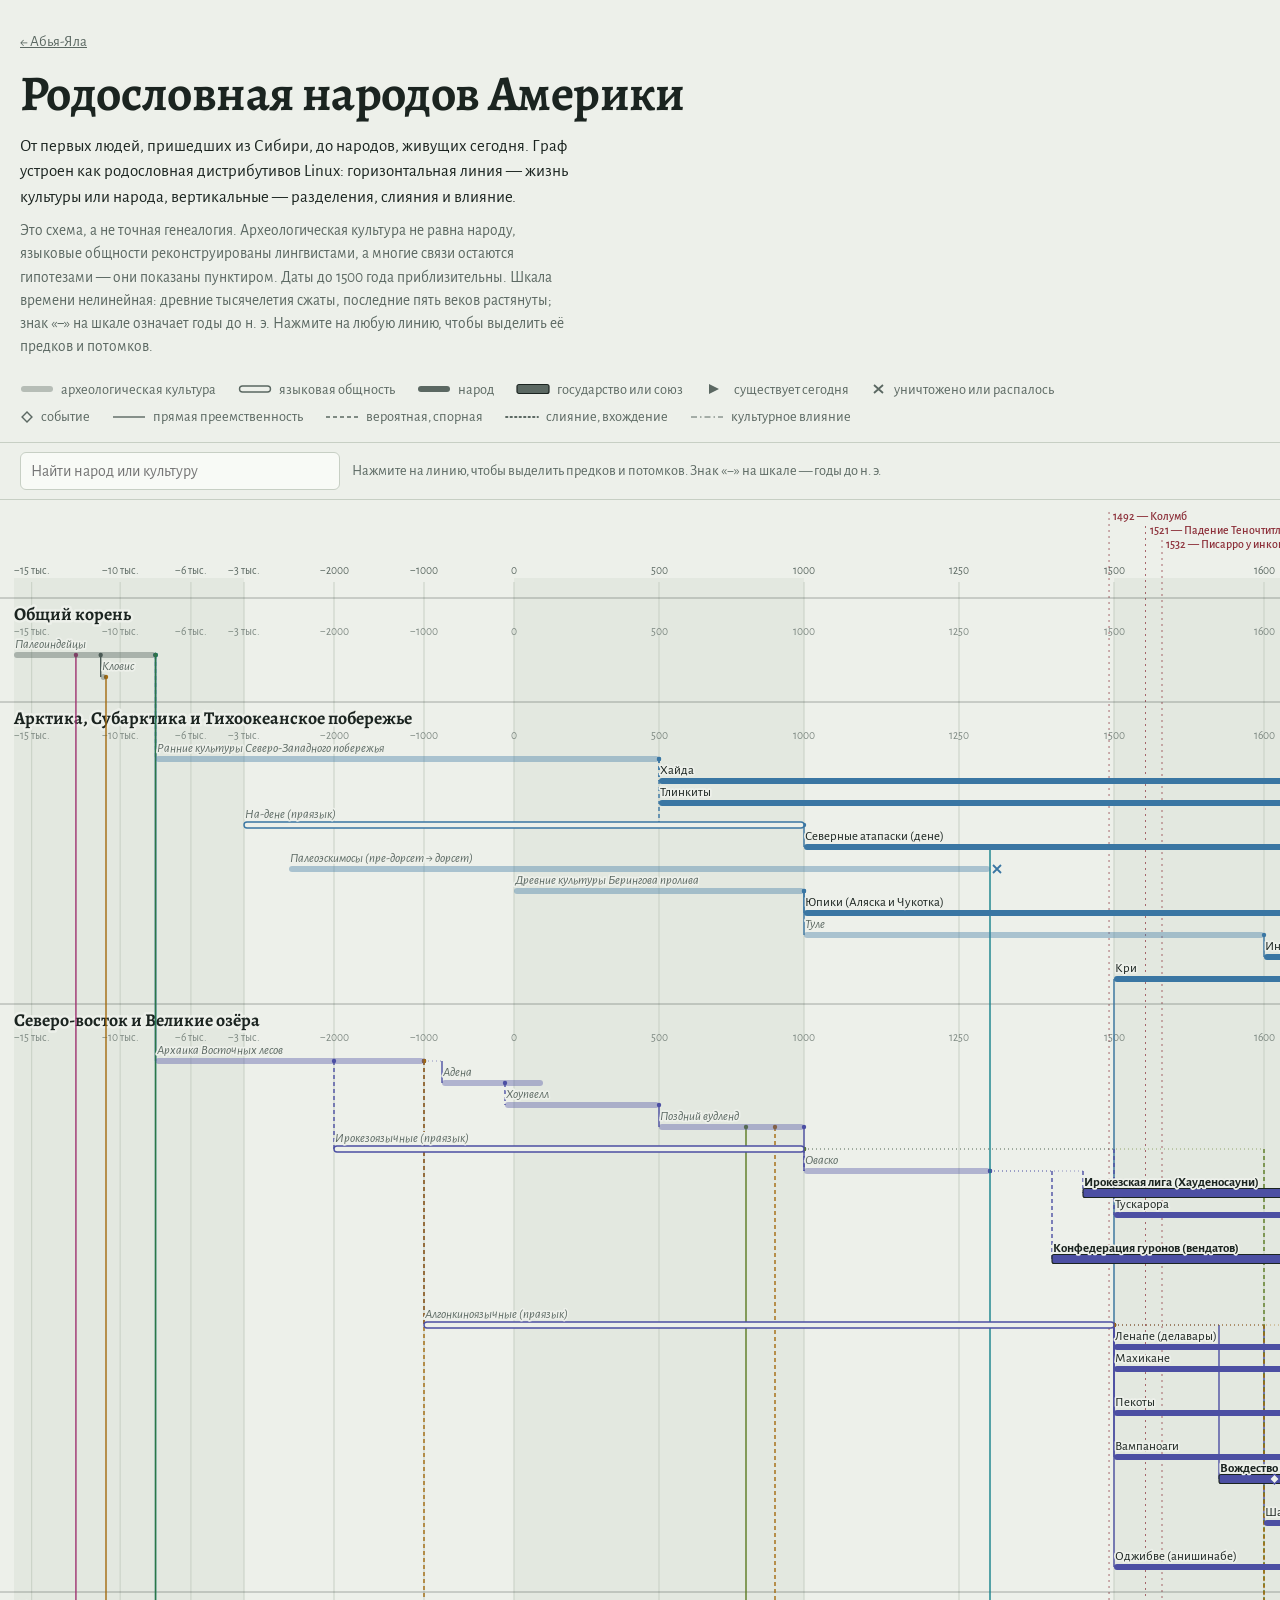
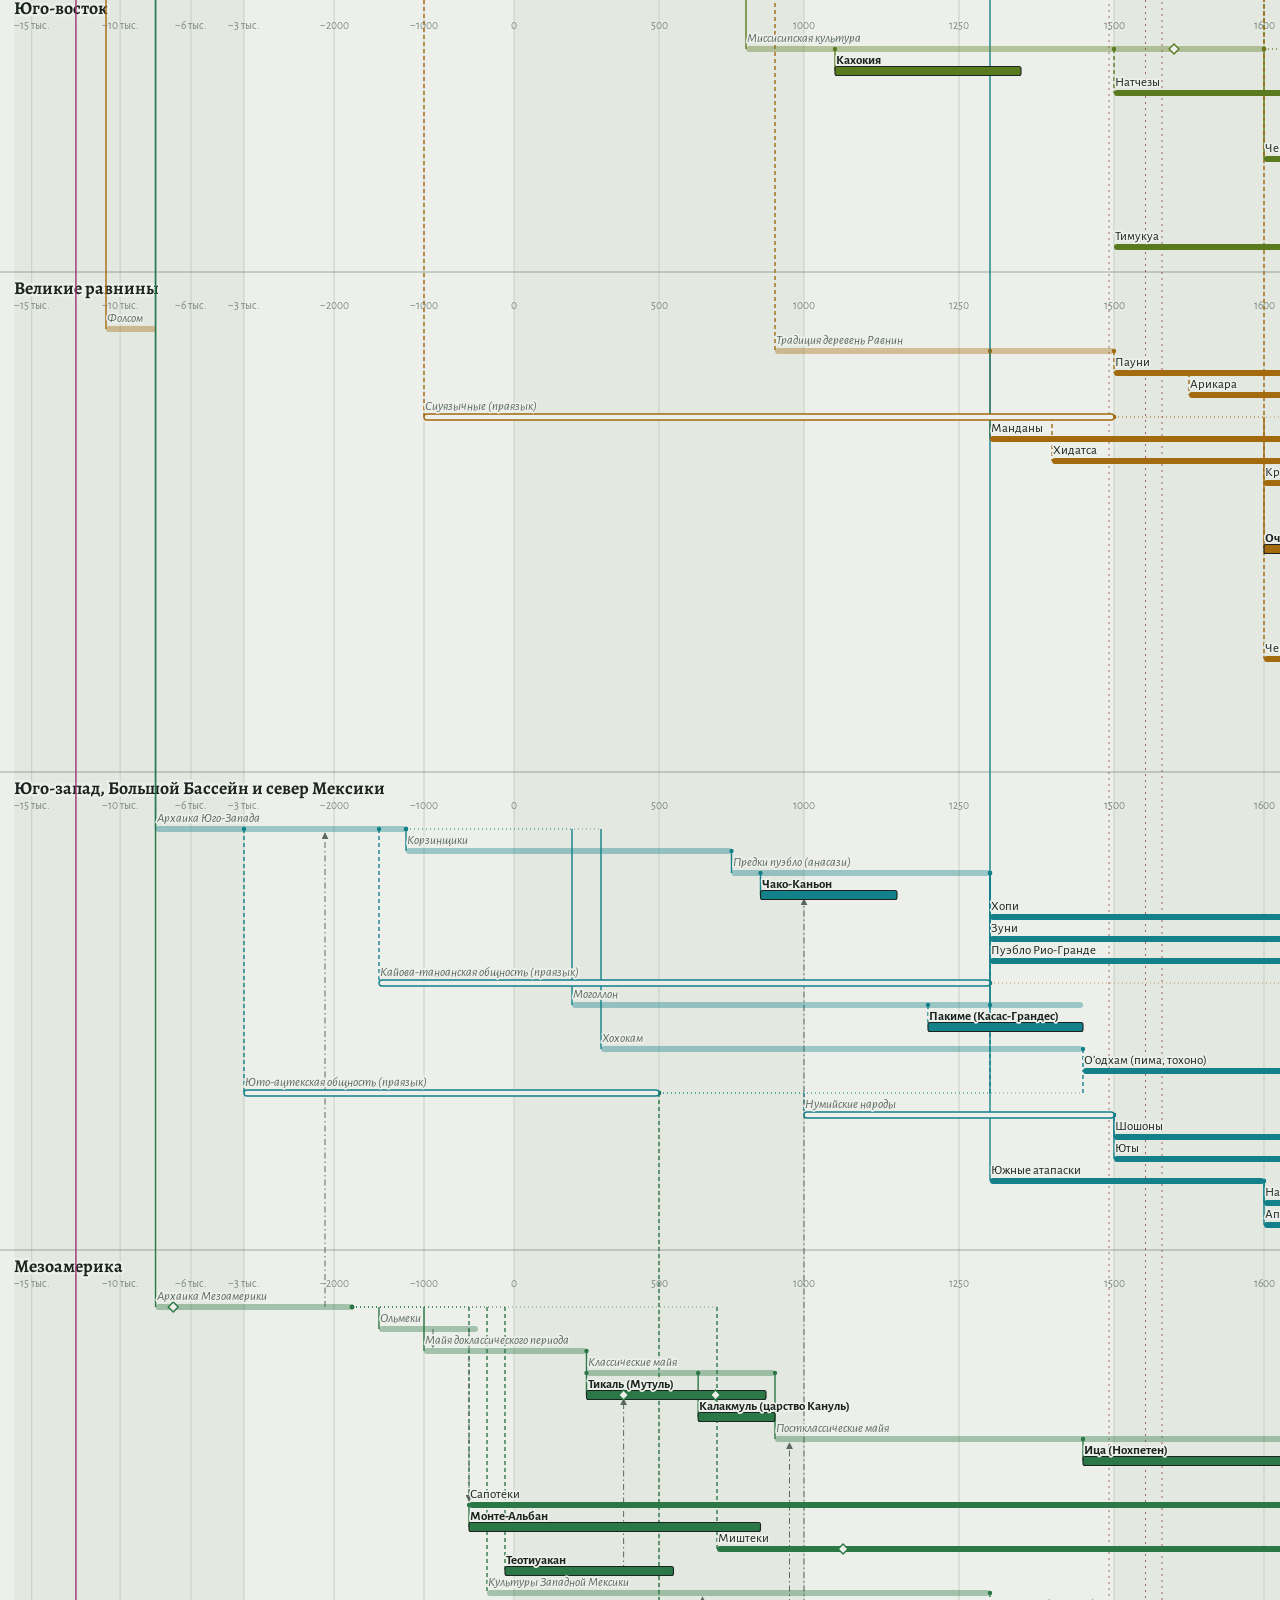
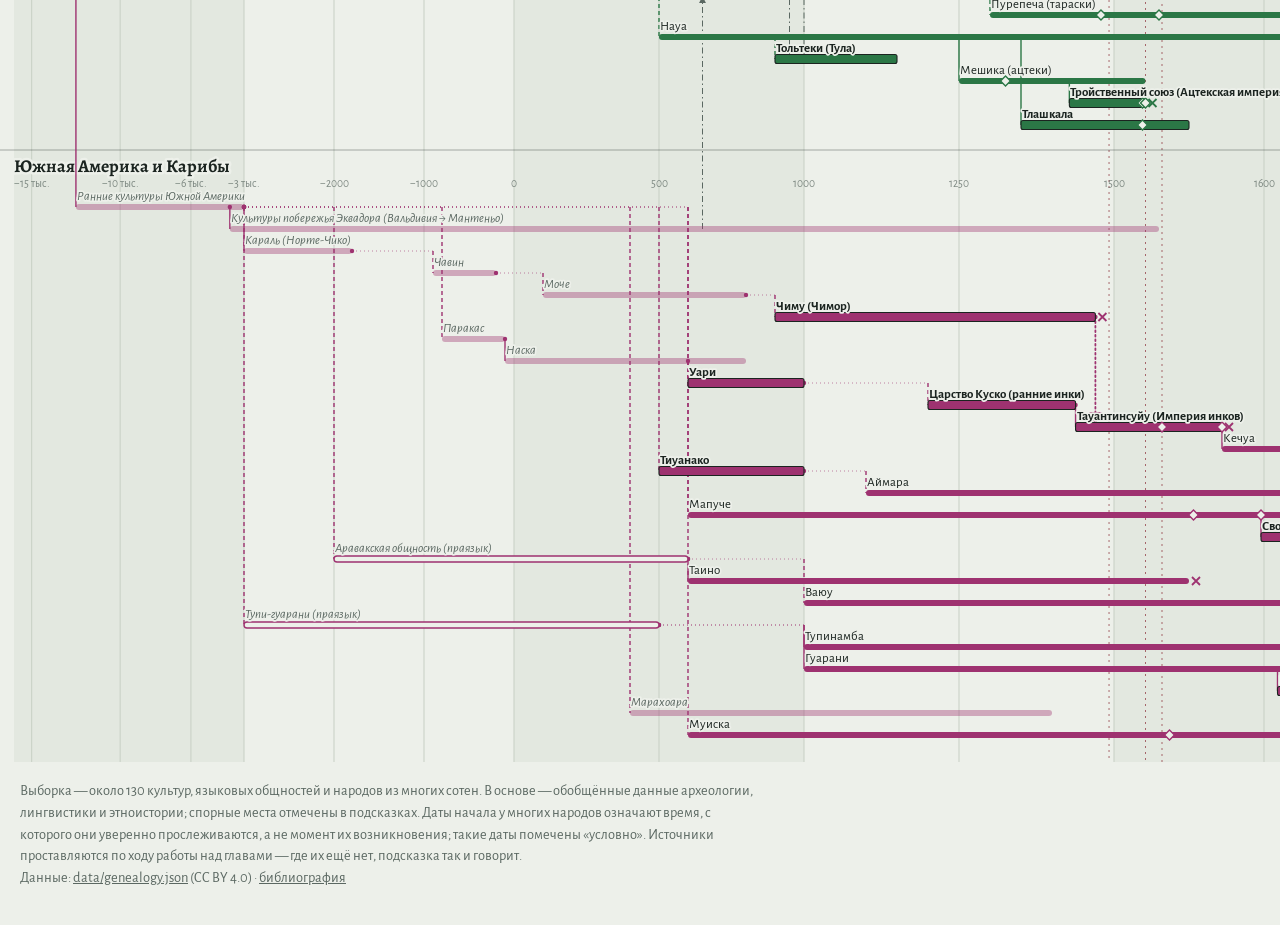
==== visuals/genealogy/index.html @ a4e8c051 "Каркас репозитория и перенос графа на данные из JSON - README, CLAUDE.md, лицензии: MIT для кода, CC" ====
<!DOCTYPE html>
<html lang="ru">
<head>
<meta charset="utf-8">
<meta name="viewport" content="width=device-width, initial-scale=1, viewport-fit=cover">
<title>Родословная народов Америки</title>
<link rel="preconnect" href="https://fonts.googleapis.com">
<link rel="preconnect" href="https://fonts.gstatic.com" crossorigin>
<link rel="stylesheet" href="../shared/tokens.css">
<link href="https://fonts.googleapis.com/css2?family=Alegreya:wght@500;700&family=Alegreya+Sans:ital,wght@0,400;0,500;0,700;1,400&display=swap" rel="stylesheet">
<style>
:root{
  box-sizing:border-box;
  padding-top:env(safe-area-inset-top,0px);
  padding-bottom:env(safe-area-inset-bottom,0px);
}
html{scroll-padding-top:env(safe-area-inset-top,0px)}
*,*::before,*::after{box-sizing:inherit}
body{margin:0;background:var(--bg);color:var(--ink);font-family:var(--sans);font-size:17px;line-height:1.5}
header{padding:28px 20px 6px;max-width:780px}
h1{font-family:var(--serif);font-weight:700;font-size:clamp(32px,5.4vw,50px);line-height:1.02;margin:0 0 14px;letter-spacing:-.012em}
.lede{margin:0 0 10px;max-width:66ch}
.note{color:var(--muted);font-size:15.5px;margin:0 0 10px;max-width:68ch}
.legend{display:flex;flex-wrap:wrap;gap:6px 22px;padding:4px 20px 14px;font-size:14.5px;color:var(--muted);max-width:1100px}
.legend span{display:inline-flex;align-items:center;gap:7px;white-space:nowrap}
.legend svg{flex:none}
.controls{position:sticky;top:0;z-index:6;background:var(--bg);border-top:1px solid var(--rule);border-bottom:1px solid var(--rule);padding:9px 20px;display:flex;flex-wrap:wrap;gap:8px 12px;align-items:center}
.controls input{font:inherit;font-size:16px;color:var(--ink);background:var(--panel);border:1px solid var(--rule);border-radius:6px;padding:6px 10px;width:min(320px,100%)}
.controls input:focus-visible,.controls button:focus-visible{outline:2px solid var(--ink);outline-offset:2px}
.controls button{font:inherit;font-size:15px;color:var(--ink);background:transparent;border:1px solid var(--rule);border-radius:6px;padding:6px 12px;cursor:pointer}
.controls button[hidden]{display:none}
.controls .hint{color:var(--muted);font-size:14.5px}
#wrap{overflow-x:auto;overflow-y:hidden;-webkit-overflow-scrolling:touch}
svg#chart{display:block}
.band{fill:var(--band)}
.grid{stroke:var(--rule);stroke-width:1}
.tick{font-family:var(--sans);font-size:11.5px;fill:var(--muted)}
.mile{stroke:var(--mile);stroke-width:1;stroke-dasharray:2 4;opacity:.7}
.mile-l{font-family:var(--sans);font-size:12px;font-weight:500;fill:var(--mile)}
.lane-rule{stroke:var(--ink);stroke-width:1;opacity:.35}
.lane-title{font-family:var(--serif);font-weight:700;font-size:18px;fill:var(--ink);paint-order:stroke;stroke:var(--bg);stroke-width:5px;stroke-linejoin:round}
.lbl{font-family:var(--sans);font-size:13px;fill:var(--ink);paint-order:stroke;stroke:var(--bg);stroke-width:3.5px;stroke-linejoin:round;pointer-events:none}
.lbl.c,.lbl.l{font-style:italic;fill:var(--muted)}
.lbl.g{font-weight:700}
.edge path{fill:none;stroke-width:1.4}
.edge .gap{stroke-dasharray:1 3;stroke-width:1;opacity:.6}
.edge.prob .v{stroke-dasharray:4 3}
.edge.merge .v{stroke-dasharray:1.5 3;stroke-linecap:round;stroke-width:1.8}
.edge.infl path{stroke:var(--muted);stroke-width:1;stroke-dasharray:6 3 1.5 3}
.node{cursor:pointer;outline:none}
.node .hit{fill:transparent}
.node:focus-visible .hit{stroke:var(--ink);stroke-width:1.5;stroke-dasharray:3 2}
.node:hover .lbl{text-decoration:underline;text-decoration-thickness:1px;text-underline-offset:2px}
svg.has-sel .node:not(.on),svg.has-sel .edge:not(.on){opacity:.13}
svg.has-sel .node.sel .lbl{font-weight:700;text-decoration:underline}
.node,.edge{transition:opacity .18s}
@media (prefers-reduced-motion: reduce){.node,.edge{transition:none}}
#tip{position:fixed;z-index:20;display:none;max-width:380px;background:var(--panel);color:var(--ink);border:1px solid var(--rule);border-left:4px solid var(--tc,var(--ink));border-radius:6px;padding:12px 14px 12px;box-shadow:0 8px 28px rgba(15,25,20,.2);font-size:15px;line-height:1.45}
#tip h3{font-family:var(--serif);font-size:21px;line-height:1.15;margin:0 26px 4px 0}
#tip .kind{color:var(--muted);font-size:13.5px;margin-bottom:2px}
#tip .dates{font-weight:500;margin-bottom:6px}
#tip p{margin:0 0 8px}
#tip .rel{margin:0 0 5px;font-size:14.5px}
#tip .rel b{font-weight:500;color:var(--muted)}
#tip .go{color:inherit;text-decoration:underline;text-decoration-color:var(--rule);text-underline-offset:2px;cursor:pointer;background:none;border:0;padding:0;font:inherit}
#tip .go:hover{text-decoration-color:var(--ink)}
#tip ul{margin:4px 0 0;padding-left:18px;font-size:14.5px}
#tip .x{position:absolute;top:6px;right:8px;background:none;border:0;color:var(--muted);font-size:22px;line-height:1;cursor:pointer;padding:4px 6px}
#tip.pinned{pointer-events:auto}
#tip:not(.pinned){pointer-events:none}
#tip:not(.pinned) .x{display:none}
@media (max-width:640px){
  #tip{left:8px!important;right:8px;top:auto!important;bottom:calc(8px + env(safe-area-inset-bottom,0px));max-width:none;max-height:56vh;overflow:auto}
  header{padding-top:20px}
  .controls .hint{display:none}
}
#tip .src{margin:6px 0 0;font-size:13.5px;color:var(--muted)}
#tip .src a{color:inherit}
.load-err{padding:8px 20px 24px;max-width:68ch}
.back{display:inline-block;margin:0 0 14px;color:var(--muted);font-size:15px}
footer a{color:inherit}
footer{padding:18px 20px 36px;color:var(--muted);font-size:14.5px;max-width:780px}
</style>
</head>
<body>
<header>
  <a class="back" href="../../">← Абья-Яла</a>
  <h1>Родословная народов Америки</h1>
  <p class="lede">От первых людей, пришедших из Сибири, до народов, живущих сегодня. Граф устроен как родословная дистрибутивов Linux: горизонтальная линия — жизнь культуры или народа, вертикальные — разделения, слияния и влияние.</p>
  <p class="note">Это схема, а не точная генеалогия. Археологическая культура не равна народу, языковые общности реконструированы лингвистами, а многие связи остаются гипотезами — они показаны пунктиром. Даты до 1500 года приблизительны. Шкала времени нелинейная: древние тысячелетия сжаты, последние пять веков растянуты; знак «−» на шкале означает годы до н. э. Нажмите на любую линию, чтобы выделить её предков и потомков.</p>
</header>
<div class="legend" aria-label="Условные обозначения">
  <span><svg width="34" height="10"><rect x="1" y="2" width="32" height="6" rx="3" fill="var(--muted)" fill-opacity=".38"/></svg>археологическая культура</span>
  <span><svg width="34" height="10"><rect x="1.5" y="2" width="31" height="6" rx="3" fill="var(--bg)" stroke="var(--muted)" stroke-width="1.4"/></svg>языковая общность</span>
  <span><svg width="34" height="10"><rect x="1" y="2" width="32" height="6" rx="3" fill="var(--muted)"/></svg>народ</span>
  <span><svg width="34" height="12"><rect x="1" y="1.5" width="32" height="9" rx="2" fill="var(--muted)" stroke="var(--ink)" stroke-width="1.2"/></svg>государство или союз</span>
  <span><svg width="22" height="12"><polygon points="4,1 14,6 4,11" fill="var(--muted)"/></svg>существует сегодня</span>
  <span><svg width="16" height="12"><path d="M3 2 L12 10 M12 2 L3 10" stroke="var(--muted)" stroke-width="1.8"/></svg>уничтожено или распалось</span>
  <span><svg width="14" height="14"><rect x="3.5" y="3.5" width="7" height="7" transform="rotate(45 7 7)" fill="var(--bg)" stroke="var(--muted)" stroke-width="1.4"/></svg>событие</span>
  <span><svg width="34" height="10"><path d="M1 5 H33" stroke="var(--muted)" stroke-width="1.4"/></svg>прямая преемственность</span>
  <span><svg width="34" height="10"><path d="M1 5 H33" stroke="var(--muted)" stroke-width="1.4" stroke-dasharray="4 3"/></svg>вероятная, спорная</span>
  <span><svg width="34" height="10"><path d="M1 5 H33" stroke="var(--muted)" stroke-width="1.8" stroke-dasharray="1.5 3" stroke-linecap="round"/></svg>слияние, вхождение</span>
  <span><svg width="34" height="10"><path d="M1 5 H33" stroke="var(--muted)" stroke-width="1" stroke-dasharray="6 3 1.5 3"/></svg>культурное влияние</span>
</div>
<div class="controls">
  <input id="q" type="search" list="names" placeholder="Найти народ или культуру" aria-label="Поиск по графу" autocomplete="off">
  <datalist id="names"></datalist>
  <button id="reset" type="button" hidden>Снять выделение</button>
  <span class="hint">Нажмите на линию, чтобы выделить предков и потомков. Знак «−» на шкале — годы до н. э.</span>
</div>
<div id="wrap"><svg id="chart" role="img" aria-label="Граф происхождения культур и народов Америки"></svg></div>
<div id="tip" role="dialog" aria-live="polite"></div>
<footer>Выборка — около 130 культур, языковых общностей и народов из многих сотен. В основе — обобщённые данные археологии, лингвистики и этноистории; спорные места отмечены в подсказках. Даты начала у многих народов означают время, с которого они уверенно прослеживаются, а не момент их возникновения; такие даты помечены «условно». Источники проставляются по ходу работы над главами — где их ещё нет, подсказка так и говорит.<br>Данные: <a href="https://github.com/WesAIX/abya-yala/blob/main/data/genealogy.json">data/genealogy.json</a> (CC BY 4.0) · <a href="https://github.com/WesAIX/abya-yala/blob/main/sources/BIBLIOGRAPHY.md">библиография</a></footer>

<script type="module">
const NOW = new Date().getFullYear();
const TYPE = {c:'Археологическая культура', l:'Языковая общность (реконструкция)', p:'Народ', g:'Государство или союз'};
const T_CODE = {culture:'c', language:'l', people:'p', polity:'g'};
const BIB_URL = 'https://github.com/WesAIX/abya-yala/blob/main/sources/BIBLIOGRAPHY.md';

// ── Данные: data/genealogy.json и реестр источников
async function loadJSON(url){ const r = await fetch(url); if (!r.ok) throw new Error(`${url}: HTTP ${r.status}`); return r.json(); }
let G, BIB;
try {
  [G, BIB] = await Promise.all([loadJSON('../../data/genealogy.json'), loadJSON('../../sources/bibliography.json')]);
} catch (err) {
  document.getElementById('wrap').innerHTML = `<p class="load-err">Не удалось загрузить данные (${err.message}). Если страница открыта как файл, браузер не даёт ей читать соседние файлы: запустите в корне репозитория <code>uv run python -m http.server</code> и откройте <code>http://localhost:8000/visuals/genealogy/</code>.</p>`;
  throw err;
}
const REFS = Object.fromEntries(BIB.entries.map(e => [e.key, e]));
const LANES = G.lanes;
// Внутреннее представление — компактные поля исходной версии графа; p: суффикс «?» — связь вероятная или спорная.
const D = G.nodes.map(n => ({
  id: n.id, l: n.lane, t: T_CODE[n.type], n: n.name, d: n.description,
  s: n.start.year, sq: n.start.dating,
  e: n.end ? n.end.year : NOW, eq: n.end ? n.end.dating : null,
  end: n.fate === 'destroyed' ? 'x' : undefined,
  p: n.parents.map(p => p.id + (p.certainty === 'established' ? '' : '?')),
  ev: n.events.map(ev => [ev.year, ev.label]),
  src: n.sources, todo: n.todo || []
}));
const E = G.links.map(k => ({f: k.from, t: k.to, y: k.year, k: k.kind === 'merge' ? 'm' : 'i', d: k.description}));
const MILES = G.milestones.map(m => [m.year, m.label]);

const TICKS = [-15000,-10000,-6000,-3000,-2000,-1000,0,500,1000,1250,1500,1600,1700,1800,1900,2000];

// ── Модель
const byId = Object.fromEntries(D.map(d => [d.id, d]));
const up = {}, down = {}, inflIn = {}, inflOut = {};
D.forEach(d => { up[d.id] = []; down[d.id] = []; inflIn[d.id] = []; inflOut[d.id] = []; });
D.forEach(d => {
  d.par = (d.p || []).map(s => ({id: s.replace('?',''), prob: s.endsWith('?')}));
  d.par.forEach(p => {
    if (!byId[p.id]) { console.warn('нет узла', p.id); return; }
    up[d.id].push({id:p.id, k:p.prob?'prob':'desc'});
    down[p.id].push({id:d.id, k:p.prob?'prob':'desc'});
  });
});
E.forEach(e => {
  if (e.k === 'm') { up[e.t].push({id:e.f, k:'merge', y:e.y}); down[e.f].push({id:e.t, k:'merge', y:e.y}); }
  else { inflOut[e.f].push(e); inflIn[e.t].push(e); }
});

// ── Нелинейная шкала времени
const SEG = [[-16000,-3000,230],[-3000,0,270],[0,1000,290],[1000,1500,310],[1500,1800,450],[1800,NOW,330]];
const PADL = 14, PADR = 60, ROW = 22, LH = 48, TOPH = 92;
const W = PADL + SEG.reduce((a,s) => a + s[2], 0) + PADR;
function X(y){ let x = PADL; for (const [a,b,w] of SEG){ if (y <= b) return x + (Math.max(y,a) - a) / (b - a) * w; x += w; } return x; }

// ── Раскладка
let cy = TOPH; const laneTop = [];
LANES.forEach(L => {
  laneTop.push({L, y: cy});
  cy += LH;
  D.filter(d => d.l === L.id).forEach(d => { d.y = cy + 15; cy += ROW; });
  cy += 12;
});
const H = cy + 8;

const NS = 'http://www.w3.org/2000/svg';
const svg = document.getElementById('chart');
svg.setAttribute('width', W); svg.setAttribute('height', H); svg.setAttribute('viewBox', `0 0 ${W} ${H}`);
function el(tag, attrs, parent){ const e = document.createElementNS(NS, tag); for (const k in attrs) e.setAttribute(k, attrs[k]); (parent || svg).appendChild(e); return e; }
const col = l => `var(--c-${l})`;

// маркеры-стрелки по цвету региона
const defs = el('defs', {});
[...LANES.map(l => l.id), 'muted'].forEach(id => {
  const m = el('marker', {id:'arr-'+id, viewBox:'0 0 8 8', refX:'7', refY:'4', markerWidth:'7', markerHeight:'7', orient:'auto-start-reverse'}, defs);
  el('path', {d:'M0,0 L8,4 L0,8 z', style:`fill:${id==='muted' ? 'var(--muted)' : col(id)}`}, m);
});

// фон: полосы сегментов шкалы и сетка
const gBg = el('g', {});
{ let x = PADL; SEG.forEach((s,i) => { if (i % 2 === 0) el('rect', {class:'band', x, y:TOPH-14, width:s[2], height:H-TOPH+14}, gBg); x += s[2]; }); }
TICKS.forEach(t => el('line', {class:'grid', x1:X(t), x2:X(t), y1:TOPH-10, y2:H}, gBg));
const fmtTick = t => t <= -3000 ? `−${-t/1000} тыс.` : (t < 0 ? `−${-t}` : `${t}`);
TICKS.forEach(t => el('text', {class:'tick', x:X(t), y:TOPH-18, 'text-anchor':'middle'}, gBg).textContent = fmtTick(t));
MILES.forEach(([y,label], i) => {
  el('line', {class:'mile', x1:X(y), x2:X(y), y1:12 + (i%3)*14, y2:H}, gBg);
  el('text', {class:'mile-l', x:X(y)+4, y:20 + (i%3)*14}, gBg).textContent = `${y} — ${label}`;
});

// заголовки регионов
const laneTitles = [];
laneTop.forEach(({L, y}) => {
  el('line', {class:'lane-rule', x1:0, x2:W, y1:y+6, y2:y+6}, gBg);
  const t = el('text', {class:'lane-title', x:14, y:y+28}, gBg); t.textContent = L.name; laneTitles.push(t);
  TICKS.forEach(tk => el('text', {class:'tick', x:X(tk), y:y+43, 'text-anchor':'middle', opacity:.75}, gBg).textContent = fmtTick(tk));
});

// ── Рёбра
const gEdges = el('g', {});
const edgeEls = [];
function addEdge(from, to, yr, kind, desc){
  const g = el('g', {class:'edge ' + kind}, gEdges);
  g.dataset.f = from.id; g.dataset.t = to.id;
  const color = kind === 'infl' ? 'var(--muted)' : col(kind === 'merge' ? from.l : to.l);
  const t = Math.max(yr, from.s);
  const xs = X(Math.min(t, from.e)), xt = X(t);
  if (kind !== 'infl' && xt - xs > 2) el('path', {class:'gap', d:`M${xs},${from.y} H${xt}`, style:`stroke:${color}`}, g);
  const arrow = (kind === 'merge' || kind === 'infl') ? `url(#arr-${kind==='infl' ? 'muted' : from.l})` : null;
  const dy = to.y > from.y ? -4 : 4;
  const p = el('path', {class:'v', d:`M${xt},${from.y} V${to.y + (arrow ? dy : 0)}`, style:`stroke:${color}`}, g);
  if (arrow) p.setAttribute('marker-end', arrow);
  if (kind !== 'infl') el('circle', {cx: xt - Math.max(0, xt - xs) , cy: from.y, r: 2.2, style:`fill:${color}`}, g);
  if (desc) { const tt = el('title', {}, g); tt.textContent = desc; }
  edgeEls.push(g);
}
D.forEach(d => d.par.forEach(p => { if (byId[p.id]) addEdge(byId[p.id], d, d.s, p.prob ? 'prob' : 'desc'); }));
E.forEach(e => addEdge(byId[e.f], byId[e.t], e.y, e.k === 'm' ? 'merge' : 'infl', `${e.y < 0 ? '−'+(-e.y) : e.y}: ${e.d}`));

// ── Узлы
const gNodes = el('g', {});
const nodeEls = {};
D.forEach(d => {
  const g = el('g', {class:'node', tabindex:'0', role:'button', 'aria-label': d.n}, gNodes);
  g.dataset.id = d.id;
  const c = col(d.l), x1 = X(d.s), x2 = Math.max(X(d.e), x1 + 3);
  const nearEnd = x1 > W - 270;
  const labelW = d.n.length * 6.6 + 8;
  const hx = nearEnd ? x1 - labelW : x1 - 4;
  el('rect', {class:'hit', x:hx, y:d.y-17, width: Math.max(x2 - hx + 12, labelW + 8), height: ROW, rx:3}, g);
  if (d.t === 'c') el('rect', {x:x1, y:d.y-3, width:x2-x1, height:6, rx:3, style:`fill:${c}`, 'fill-opacity':.38}, g);
  else if (d.t === 'l') el('rect', {x:x1, y:d.y-3, width:x2-x1, height:6, rx:3, style:`fill:var(--bg);stroke:${c}`, 'stroke-width':1.4}, g);
  else if (d.t === 'p') el('rect', {x:x1, y:d.y-3, width:x2-x1, height:6, rx:3, style:`fill:${c}`}, g);
  else el('rect', {x:x1, y:d.y-4.5, width:x2-x1, height:9, rx:2, style:`fill:${c};stroke:var(--ink)`, 'stroke-width':1.1}, g);
  if (d.e >= NOW) el('polygon', {points:`${x2},${d.y-5.5} ${x2+9},${d.y} ${x2},${d.y+5.5}`, style:`fill:${c}`}, g);
  else if (d.end === 'x') el('path', {d:`M${x2+3},${d.y-4} l8,8 M${x2+11},${d.y-4} l-8,8`, style:`stroke:${c}`, 'stroke-width':1.8, fill:'none'}, g);
  (d.ev || []).forEach(([yr, label]) => {
    const ex = X(yr);
    const r = el('rect', {x:ex-3.5, y:d.y-3.5, width:7, height:7, transform:`rotate(45 ${ex} ${d.y})`, style:`fill:var(--bg);stroke:${c}`, 'stroke-width':1.4}, g);
    const tt = el('title', {}, r); tt.textContent = `${yr < 0 ? -yr + ' до н. э.' : yr}: ${label}`;
  });
  const lbl = el('text', {class:'lbl ' + d.t, x: nearEnd ? x1 - 6 : x1 + 1, y: nearEnd ? d.y + 4 : d.y - 7, 'text-anchor': nearEnd ? 'end' : 'start'}, g);
  lbl.textContent = d.n;
  nodeEls[d.id] = g;
});

// ── Подсказка и выделение
const tip = document.getElementById('tip');
const resetBtn = document.getElementById('reset');
let pinned = null;
// q — поле dating; null — конца нет, народ существует сегодня
const fy = (y, q) => q == null ? 'наши дни' : `${q === 'documented' ? '' : '≈ '}${y < 0 ? `${(-y).toLocaleString('ru-RU')} г. до н. э.` : `${y} г.`}${q === 'conventional' ? ' (условно)' : ''}`;
const link = id => `<button class="go" data-go="${id}">${byId[id].n}</button>`;

function tipHTML(d){
  const L = LANES.find(l => l.id === d.l).name;
  let h = `<button class="x" aria-label="Закрыть">×</button>`;
  h += `<div class="kind">${TYPE[d.t]}, ${L}</div><h3>${d.n}</h3>`;
  h += `<div class="dates">${fy(d.s, d.sq)} — ${fy(d.e, d.eq)}${d.end === 'x' ? ' (уничтожено или распалось)' : ''}</div>`;
  h += `<p>${d.d}</p>`;
  const ups = up[d.id].filter(u => u.k !== 'merge'), ins = up[d.id].filter(u => u.k === 'merge');
  const dws = down[d.id].filter(u => u.k !== 'merge'), outs = down[d.id].filter(u => u.k === 'merge');
  if (ups.length) h += `<div class="rel"><b>Происходит от:</b> ${ups.map(u => link(u.id) + (u.k === 'prob' ? ' (вероятно)' : '')).join(', ')}</div>`;
  if (ins.length) h += `<div class="rel"><b>Вобрал:</b> ${ins.map(u => `${link(u.id)} (${u.y})`).join(', ')}</div>`;
  if (dws.length) h += `<div class="rel"><b>Дальше:</b> ${dws.map(u => link(u.id) + (u.k === 'prob' ? ' (вероятно)' : '')).join(', ')}</div>`;
  if (outs.length) h += `<div class="rel"><b>Влился в:</b> ${outs.map(u => `${link(u.id)} (${u.y})`).join(', ')}</div>`;
  if (inflIn[d.id].length) h += `<div class="rel"><b>Влияние:</b> ${inflIn[d.id].map(e => `${link(e.f)} — ${e.d}`).join('; ')}</div>`;
  if (inflOut[d.id].length) h += `<div class="rel"><b>Повлиял на:</b> ${inflOut[d.id].map(e => `${link(e.t)} — ${e.d}`).join('; ')}</div>`;
  if (d.ev && d.ev.length) h += `<ul>${d.ev.map(([y,l]) => `<li>${y < 0 ? (-y) + ' до н. э.' : y} — ${l}</li>`).join('')}</ul>`;
  h += srcHTML(d);
  return h;
}
function refLabel(s){
  const r = REFS[s.ref];
  if (!r) return s.ref;
  const label = `${r.authors[0].split(',')[0]} ${r.year}${s.loc ? ', ' + s.loc : ''}`;
  return `<a href="${BIB_URL}#${s.ref}" target="_blank" rel="noopener">${label}</a>`;
}
function srcHTML(d){
  let h = d.src.length ? `<div class="src"><b>Источники:</b> ${d.src.map(refLabel).join('; ')}</div>` : '<div class="src">Источник ещё не указан.</div>';
  if (d.todo.length) h += `<div class="src"><b>На проверке:</b> ${d.todo.join(' ')}</div>`;
  return h;
}
function showTip(d, px, py, pin){
  tip.innerHTML = tipHTML(d);
  tip.style.setProperty('--tc', col(d.l));
  tip.classList.toggle('pinned', !!pin);
  tip.style.display = 'block';
  placeTip(px, py);
}
function placeTip(px, py){
  const r = tip.getBoundingClientRect();
  let x = px + 16, y = py + 16;
  if (x + r.width > innerWidth - 8) x = Math.max(8, px - r.width - 16);
  if (y + r.height > innerHeight - 8) y = Math.max(8, innerHeight - r.height - 8);
  tip.style.left = x + 'px'; tip.style.top = y + 'px';
}
function hideTip(){ tip.style.display = 'none'; tip.classList.remove('pinned'); }

function lineage(id){
  const set = new Set([id]);
  const walk = (start, adj) => { const st = [start]; while (st.length){ const cur = st.pop(); adj[cur].forEach(n => { if (!set.has(n.id)) { set.add(n.id); st.push(n.id); } }); } };
  walk(id, up); walk(id, down);
  return set;
}
function select(id, px, py, scroll){
  const d = byId[id]; if (!d) return;
  pinned = id;
  const set = lineage(id);
  svg.classList.add('has-sel');
  Object.entries(nodeEls).forEach(([k, g]) => { g.classList.toggle('on', set.has(k)); g.classList.toggle('sel', k === id); });
  edgeEls.forEach(g => g.classList.toggle('on', set.has(g.dataset.f) && set.has(g.dataset.t)));
  resetBtn.hidden = false;
  if (scroll){
    const wrap = document.getElementById('wrap');
    wrap.scrollLeft = Math.max(0, X(d.s) - 120);
    const top = svg.getBoundingClientRect().top + scrollY + d.y - innerHeight * 0.35;
    window.scrollTo({top, behavior: matchMedia('(prefers-reduced-motion: reduce)').matches ? 'auto' : 'smooth'});
        px = px ?? Math.min(innerWidth - 40, Math.max(20, X(d.s) - wrap.scrollLeft)); py = py ?? innerHeight * 0.35;
  }
  showTip(d, px ?? 40, py ?? 120, true);
}
function clearSel(){
  pinned = null;
  svg.classList.remove('has-sel');
  Object.values(nodeEls).forEach(g => g.classList.remove('on','sel'));
  edgeEls.forEach(g => g.classList.remove('on'));
  resetBtn.hidden = true;
  hideTip();
}

const finePointer = matchMedia('(hover: hover) and (pointer: fine)').matches;
Object.entries(nodeEls).forEach(([id, g]) => {
  g.addEventListener('click', ev => { ev.stopPropagation(); select(id, ev.clientX, ev.clientY, false); });
  g.addEventListener('keydown', ev => { if (ev.key === 'Enter' || ev.key === ' ') { ev.preventDefault(); const r = g.getBoundingClientRect(); select(id, r.left + 20, r.bottom, false); } });
  if (finePointer){
    g.addEventListener('mouseenter', ev => { if (!pinned) showTip(byId[id], ev.clientX, ev.clientY, false); });
    g.addEventListener('mousemove', ev => { if (!pinned) placeTip(ev.clientX, ev.clientY); });
    g.addEventListener('mouseleave', () => { if (!pinned) hideTip(); });
  }
});
svg.addEventListener('click', () => { if (pinned) clearSel(); });
tip.addEventListener('click', ev => {
  const go = ev.target.closest('[data-go]');
  if (go) { select(go.dataset.go, null, null, true); return; }
  if (ev.target.closest('.x')) clearSel();
});
resetBtn.addEventListener('click', clearSel);
document.addEventListener('keydown', ev => { if (ev.key === 'Escape') clearSel(); });
window.addEventListener('scroll', () => { if (pinned && innerWidth > 640) hideTip(); }, {passive:true});

// поиск
const q = document.getElementById('q'), dl = document.getElementById('names');
[...D].sort((a,b) => a.n.localeCompare(b.n, 'ru')).forEach(d => { const o = document.createElement('option'); o.value = d.n; dl.appendChild(o); });
function findNode(v){ v = v.trim().toLowerCase(); if (!v) return null; return D.find(d => d.n.toLowerCase() === v) || D.find(d => d.n.toLowerCase().includes(v)); }
q.addEventListener('change', () => { const d = findNode(q.value); if (d) select(d.id, null, null, true); });
q.addEventListener('keydown', ev => { if (ev.key === 'Enter') { const d = findNode(q.value); if (d) select(d.id, null, null, true); } });

// названия регионов «прилипают» к левому краю при горизонтальной прокрутке
const wrap = document.getElementById('wrap');
let raf = 0;
wrap.addEventListener('scroll', () => {
  if (raf) return;
  raf = requestAnimationFrame(() => { raf = 0; laneTitles.forEach(t => t.setAttribute('x', wrap.scrollLeft + 14)); if (pinned && innerWidth > 640) hideTip(); });
}, {passive:true});
</script>
</body>
</html>
---- visuals/shared/tokens.css ----
/* Общие токены оформления для всех визуализаций.
   Цвета регионов (--c-*) соответствуют полю lane в data/genealogy.json
   и используются во всех визуализациях одинаково. */
:root{
  --bg:#EDF0EA; --ink:#1B2420; --muted:#5B6862; --rule:#C7CFC4; --band:#E3E8E0; --panel:#F8FAF6; --mile:#8C2F39;
  --c-root:#4B5A55; --c-n:#3A76A3; --c-ne:#4C4FA3; --c-se:#5A7A20; --c-pl:#A36A0E; --c-sw:#13808A; --c-ma:#2B7746; --c-sa:#9E3270;
  --serif:"Alegreya",Georgia,"Times New Roman",serif;
  --sans:"Alegreya Sans","Segoe UI",Roboto,"Helvetica Neue",Arial,sans-serif;
  color-scheme:light;
}
@media (prefers-color-scheme: dark){
  :root:not([data-theme="light"]){
    --bg:#141A18; --ink:#E2E8E3; --muted:#97A59E; --rule:#2E3934; --band:#19211E; --panel:#1F2825; --mile:#E58690;
    --c-root:#9AABA4; --c-n:#7DB4DE; --c-ne:#9A9EEC; --c-se:#A8C760; --c-pl:#E3AF52; --c-sw:#4FC6CF; --c-ma:#6EC28E; --c-sa:#E27DB5;
    color-scheme:dark;
  }
}
:root[data-theme="dark"]{
  --bg:#141A18; --ink:#E2E8E3; --muted:#97A59E; --rule:#2E3934; --band:#19211E; --panel:#1F2825; --mile:#E58690;
  --c-root:#9AABA4; --c-n:#7DB4DE; --c-ne:#9A9EEC; --c-se:#A8C760; --c-pl:#E3AF52; --c-sw:#4FC6CF; --c-ma:#6EC28E; --c-sa:#E27DB5;
  color-scheme:dark;
}
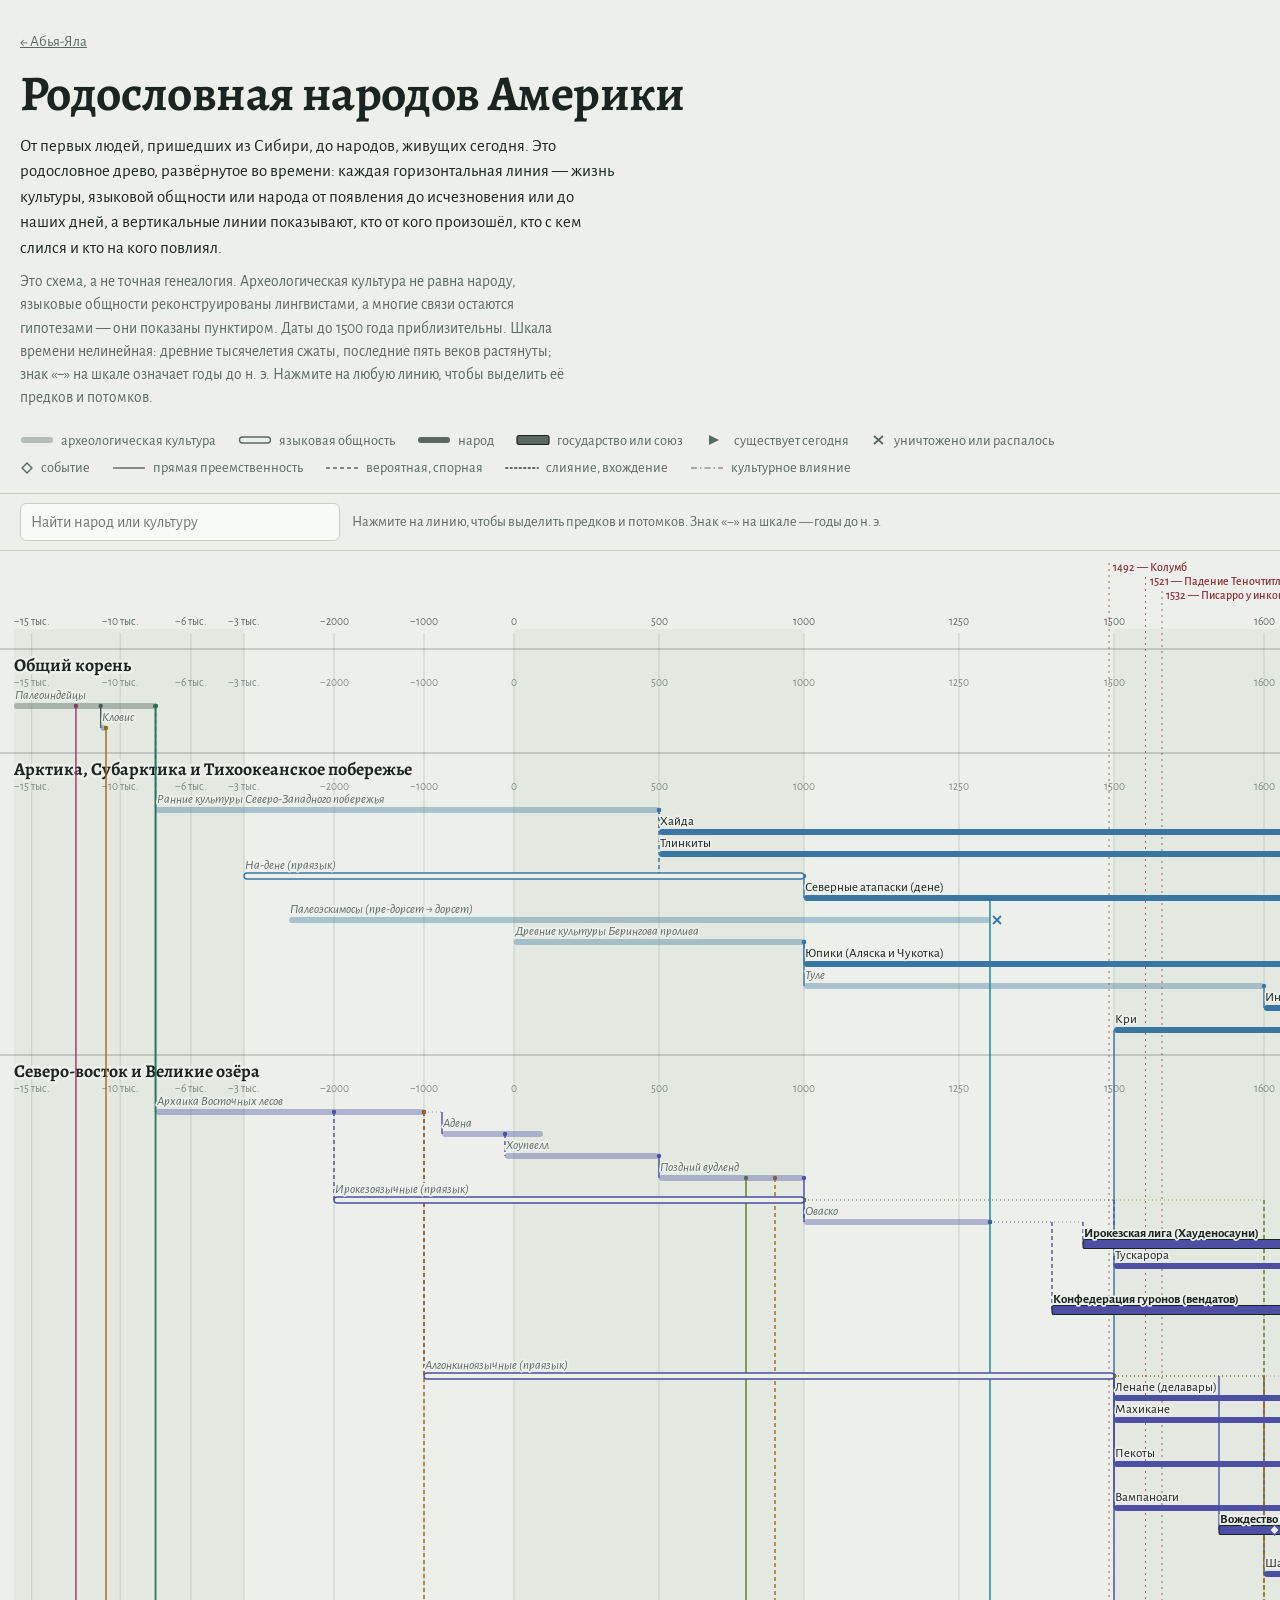
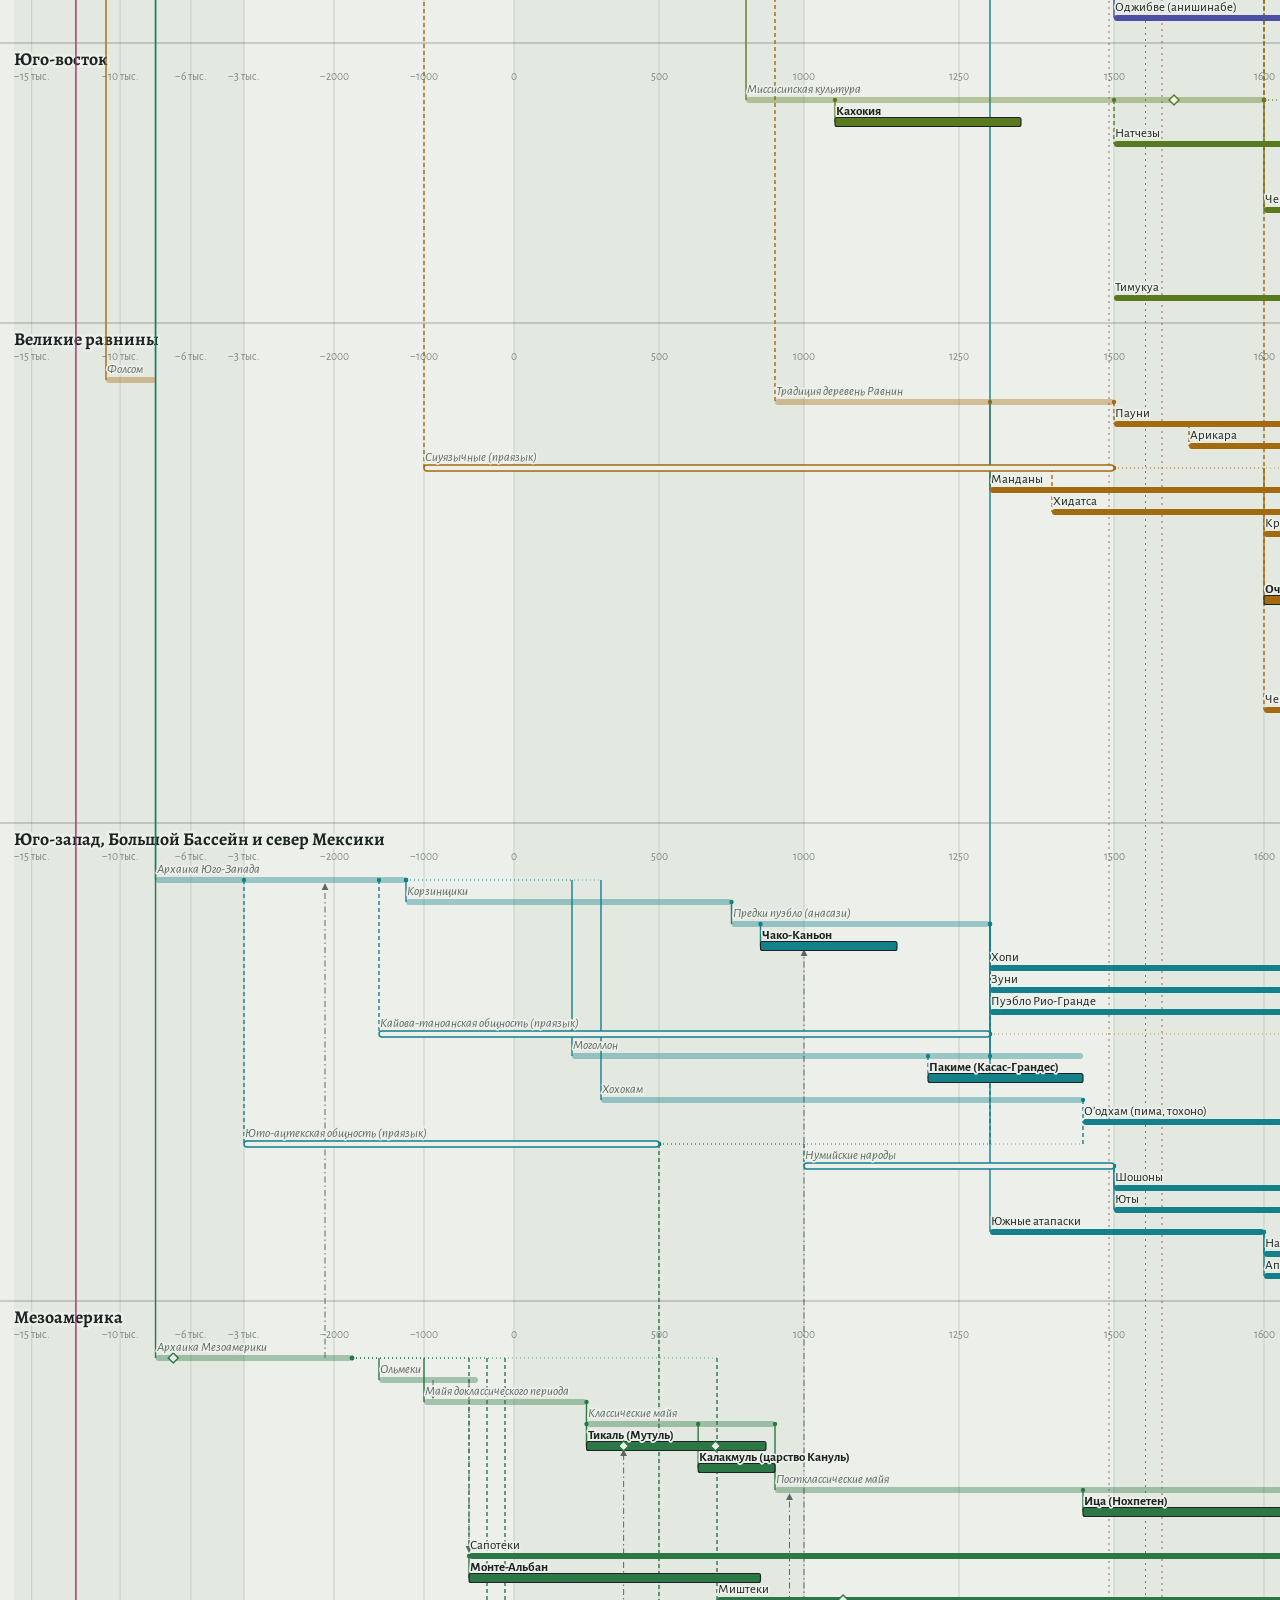
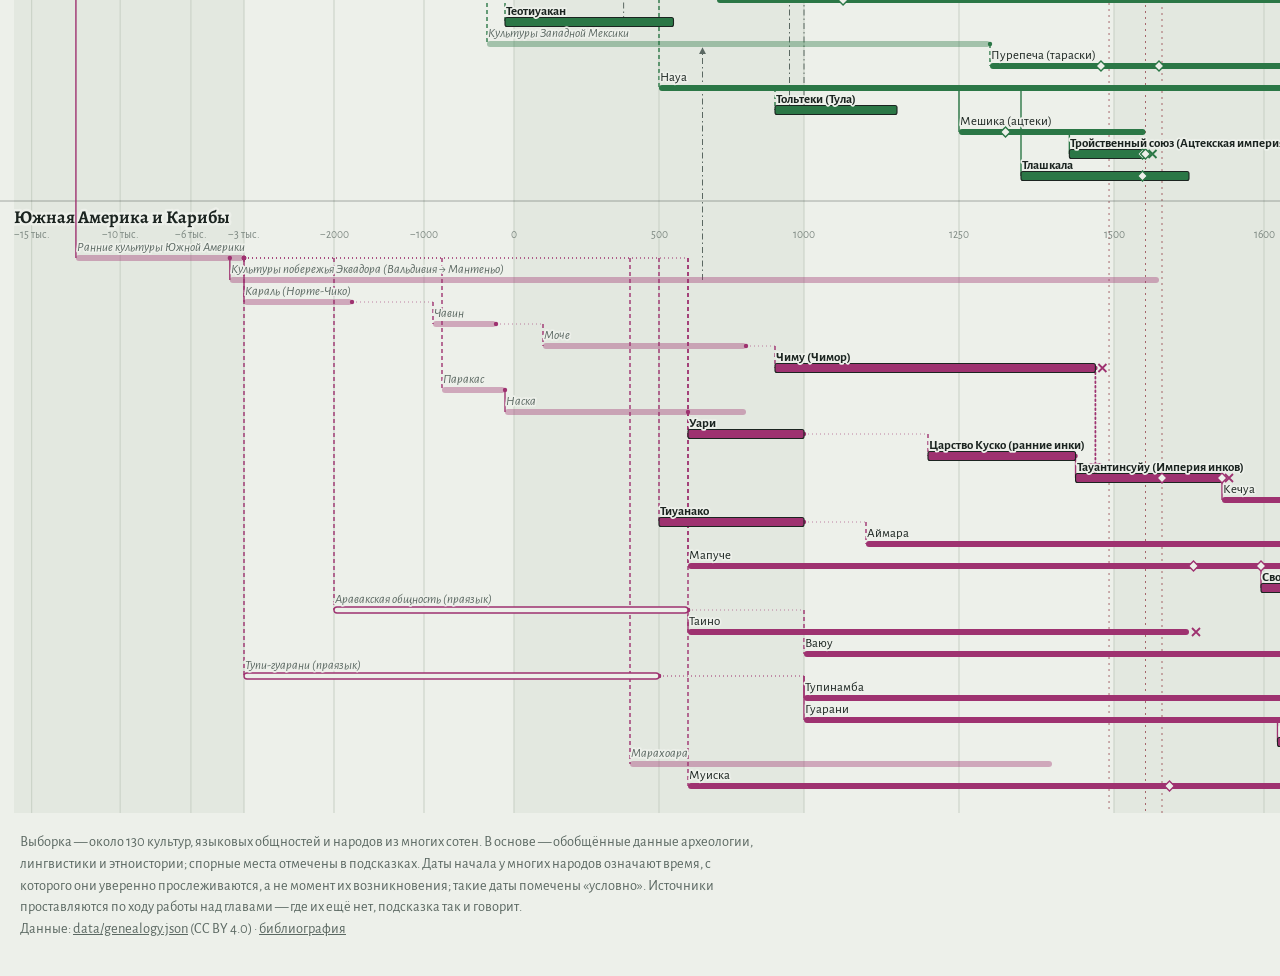
==== commit a99ec14e: "Главы на сайте: сборка из Markdown и статус «принято» - tools/build_site.py собирает _site/: статиче" ====
--- a/visuals/genealogy/index.html
+++ b/visuals/genealogy/index.html
@@ -86,7 +86,7 @@
 <header>
   <a class="back" href="../../">← Абья-Яла</a>
   <h1>Родословная народов Америки</h1>
-  <p class="lede">От первых людей, пришедших из Сибири, до народов, живущих сегодня. Граф устроен как родословная дистрибутивов Linux: горизонтальная линия — жизнь культуры или народа, вертикальные — разделения, слияния и влияние.</p>
+  <p class="lede">От первых людей, пришедших из Сибири, до народов, живущих сегодня. Это родословное древо, развёрнутое во времени: каждая горизонтальная линия — жизнь культуры, языковой общности или народа от появления до исчезновения или до наших дней, а вертикальные линии показывают, кто от кого произошёл, кто с кем слился и кто на кого повлиял.</p>
   <p class="note">Это схема, а не точная генеалогия. Археологическая культура не равна народу, языковые общности реконструированы лингвистами, а многие связи остаются гипотезами — они показаны пунктиром. Даты до 1500 года приблизительны. Шкала времени нелинейная: древние тысячелетия сжаты, последние пять веков растянуты; знак «−» на шкале означает годы до н. э. Нажмите на любую линию, чтобы выделить её предков и потомков.</p>
 </header>
 <div class="legend" aria-label="Условные обозначения">
@@ -110,13 +110,13 @@
 </div>
 <div id="wrap"><svg id="chart" role="img" aria-label="Граф происхождения культур и народов Америки"></svg></div>
 <div id="tip" role="dialog" aria-live="polite"></div>
-<footer>Выборка — около 130 культур, языковых общностей и народов из многих сотен. В основе — обобщённые данные археологии, лингвистики и этноистории; спорные места отмечены в подсказках. Даты начала у многих народов означают время, с которого они уверенно прослеживаются, а не момент их возникновения; такие даты помечены «условно». Источники проставляются по ходу работы над главами — где их ещё нет, подсказка так и говорит.<br>Данные: <a href="https://github.com/WesAIX/abya-yala/blob/main/data/genealogy.json">data/genealogy.json</a> (CC BY 4.0) · <a href="https://github.com/WesAIX/abya-yala/blob/main/sources/BIBLIOGRAPHY.md">библиография</a></footer>
+<footer>Выборка — около 130 культур, языковых общностей и народов из многих сотен. В основе — обобщённые данные археологии, лингвистики и этноистории; спорные места отмечены в подсказках. Даты начала у многих народов означают время, с которого они уверенно прослеживаются, а не момент их возникновения; такие даты помечены «условно». Источники проставляются по ходу работы над главами — где их ещё нет, подсказка так и говорит.<br>Данные: <a href="https://github.com/WesAIX/abya-yala/blob/main/data/genealogy.json">data/genealogy.json</a> (CC BY 4.0) · <a href="../../bibliography.html">библиография</a></footer>
 
 <script type="module">
 const NOW = new Date().getFullYear();
 const TYPE = {c:'Археологическая культура', l:'Языковая общность (реконструкция)', p:'Народ', g:'Государство или союз'};
 const T_CODE = {culture:'c', language:'l', people:'p', polity:'g'};
-const BIB_URL = 'https://github.com/WesAIX/abya-yala/blob/main/sources/BIBLIOGRAPHY.md';
+const BIB_URL = '../../bibliography.html';
 
 // ── Данные: data/genealogy.json и реестр источников
 async function loadJSON(url){ const r = await fetch(url); if (!r.ok) throw new Error(`${url}: HTTP ${r.status}`); return r.json(); }
@@ -287,7 +287,7 @@
   const r = REFS[s.ref];
   if (!r) return s.ref;
   const label = `${r.authors[0].split(',')[0]} ${r.year}${s.loc ? ', ' + s.loc : ''}`;
-  return `<a href="${BIB_URL}#${s.ref}" target="_blank" rel="noopener">${label}</a>`;
+  return `<a href="${BIB_URL}#${s.ref}">${label}</a>`;
 }
 function srcHTML(d){
   let h = d.src.length ? `<div class="src"><b>Источники:</b> ${d.src.map(refLabel).join('; ')}</div>` : '<div class="src">Источник ещё не указан.</div>';
--- a/visuals/shared/tokens.css
+++ b/visuals/shared/tokens.css
@@ -1,9 +1,12 @@
 /* Общие токены оформления для всех визуализаций.
-   Цвета регионов (--c-*) соответствуют полю lane в data/genealogy.json
-   и используются во всех визуализациях одинаково. */
+   --c-* — цвета регионов графа родословной (поле lane в data/genealogy.json).
+   --z-* — цвета четырёх культурных зон (data/zones.json): север, переходная зона,
+   Мезоамерика, Южная Америка и Карибы. Палитра зон проверена валидатором dataviz
+   на различимость соседних пар при дальтонизме, отдельно для светлой и тёмной тем. */
 :root{
   --bg:#EDF0EA; --ink:#1B2420; --muted:#5B6862; --rule:#C7CFC4; --band:#E3E8E0; --panel:#F8FAF6; --mile:#8C2F39;
   --c-root:#4B5A55; --c-n:#3A76A3; --c-ne:#4C4FA3; --c-se:#5A7A20; --c-pl:#A36A0E; --c-sw:#13808A; --c-ma:#2B7746; --c-sa:#9E3270;
+  --z-n:#A36A0E; --z-t:#007A9A; --z-m:#4F9A3A; --z-s:#B03A84;
   --serif:"Alegreya",Georgia,"Times New Roman",serif;
   --sans:"Alegreya Sans","Segoe UI",Roboto,"Helvetica Neue",Arial,sans-serif;
   color-scheme:light;
@@ -12,11 +15,13 @@
   :root:not([data-theme="light"]){
     --bg:#141A18; --ink:#E2E8E3; --muted:#97A59E; --rule:#2E3934; --band:#19211E; --panel:#1F2825; --mile:#E58690;
     --c-root:#9AABA4; --c-n:#7DB4DE; --c-ne:#9A9EEC; --c-se:#A8C760; --c-pl:#E3AF52; --c-sw:#4FC6CF; --c-ma:#6EC28E; --c-sa:#E27DB5;
+    --z-n:#BA8628; --z-t:#2A9CC4; --z-m:#62A443; --z-s:#CF60A5;
     color-scheme:dark;
   }
 }
 :root[data-theme="dark"]{
   --bg:#141A18; --ink:#E2E8E3; --muted:#97A59E; --rule:#2E3934; --band:#19211E; --panel:#1F2825; --mile:#E58690;
   --c-root:#9AABA4; --c-n:#7DB4DE; --c-ne:#9A9EEC; --c-se:#A8C760; --c-pl:#E3AF52; --c-sw:#4FC6CF; --c-ma:#6EC28E; --c-sa:#E27DB5;
+  --z-n:#BA8628; --z-t:#2A9CC4; --z-m:#62A443; --z-s:#CF60A5;
   color-scheme:dark;
 }
